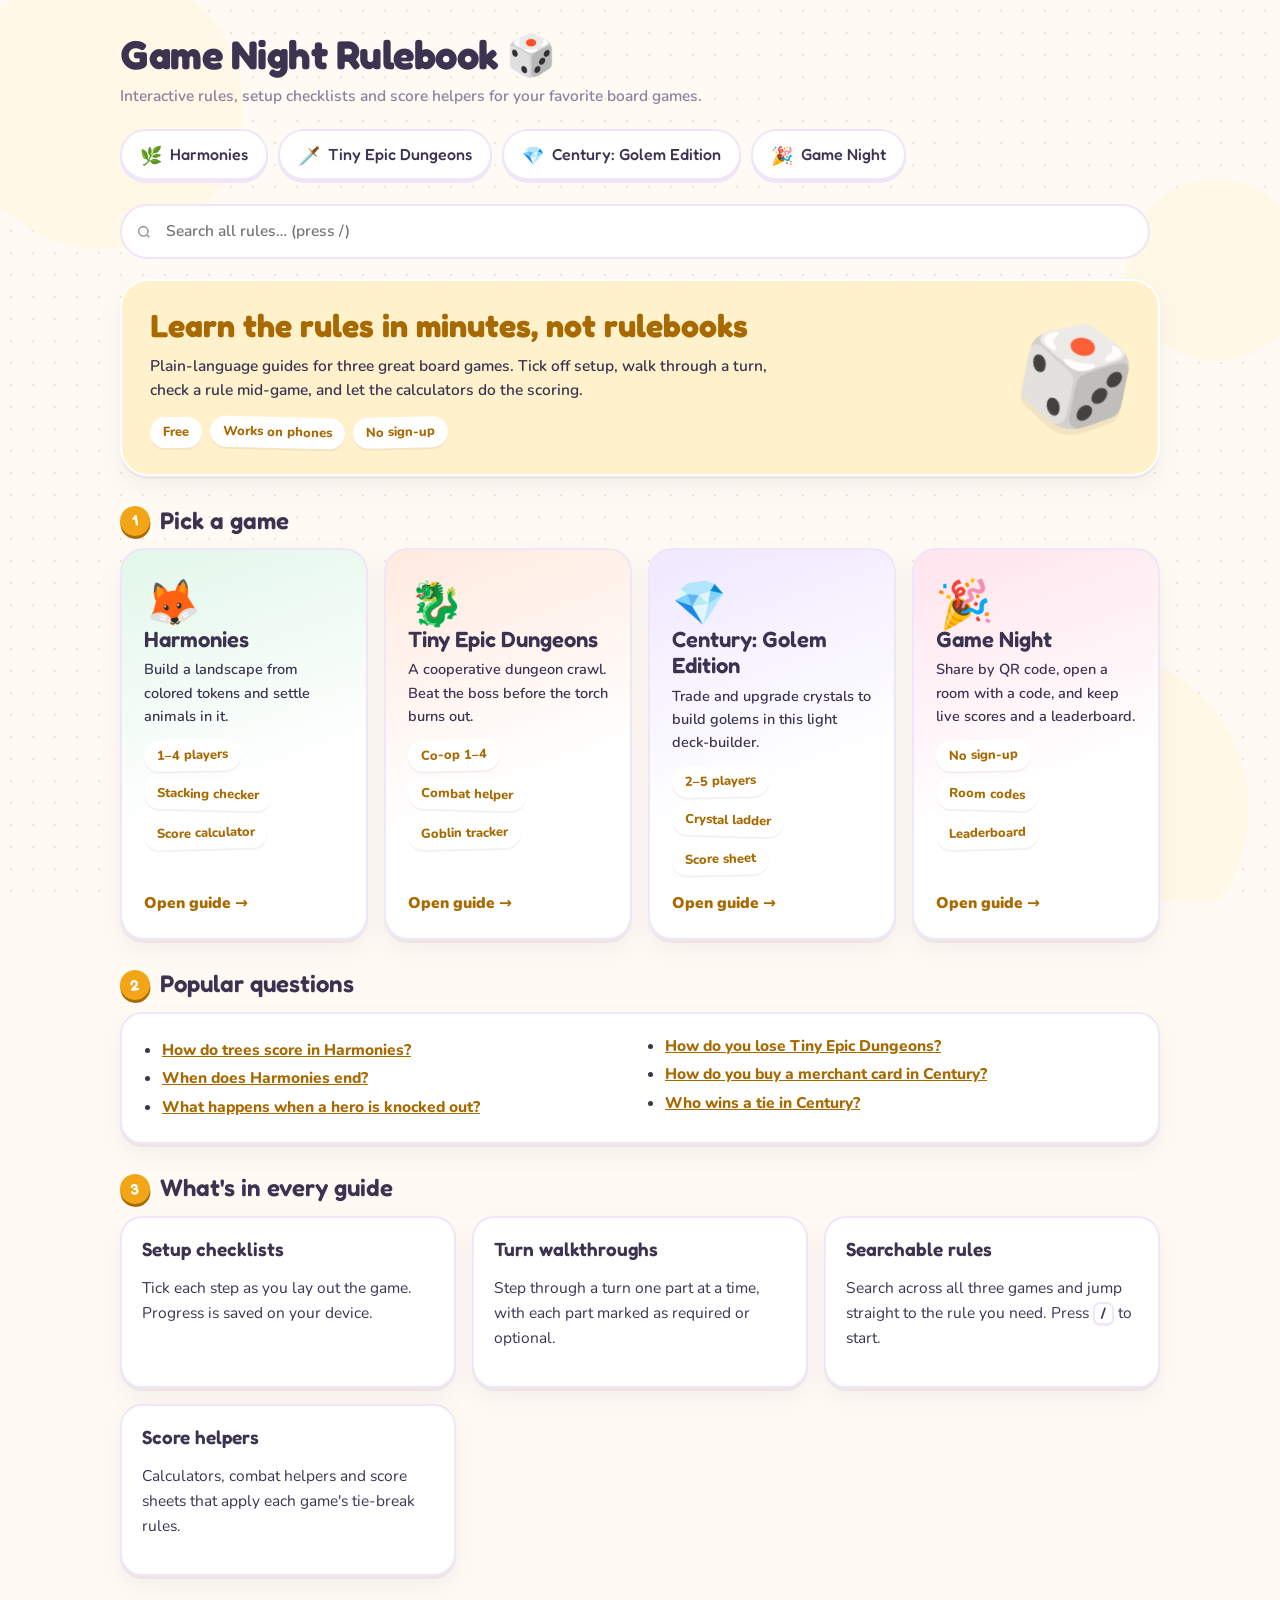
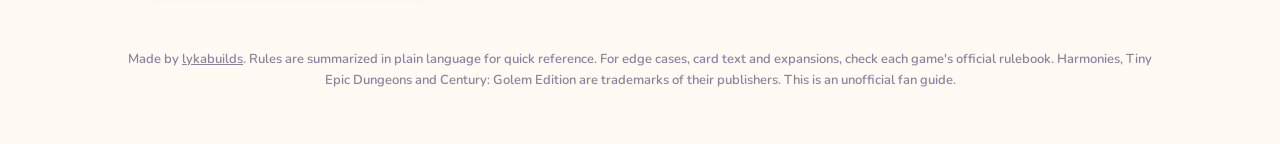
==== index.html @ 7e7a8c42 "Add Game Night Rulebook: interactive rules, search, SEO and live game rooms - Guide pages for Harmon" ====
<!DOCTYPE html>
<html lang="en" data-root="./">
<head>
<meta charset="utf-8">
<meta name="viewport" content="width=device-width, initial-scale=1">
<title>Game Night Rulebook: Harmonies, Tiny Epic Dungeons &amp; Century</title>
<meta name="description" content="Searchable rules for Harmonies, Tiny Epic Dungeons and Century: Golem Edition, with setup checklists, turn guides, score calculators and live game rooms.">
<link rel="canonical" href="https://lykabuilds.github.io/game_nights/">
<meta name="robots" content="index, follow, max-image-preview:large">
<meta name="author" content="lykabuilds">
<meta name="theme-color" content="#fffaf3">
<meta property="og:type" content="website">
<meta property="og:site_name" content="Game Night Rulebook">
<meta property="og:title" content="Game Night Rulebook: Harmonies, Tiny Epic Dungeons &amp; Century">
<meta property="og:description" content="Searchable rules for Harmonies, Tiny Epic Dungeons and Century: Golem Edition, with setup checklists, turn guides, score calculators and live game rooms.">
<meta property="og:url" content="https://lykabuilds.github.io/game_nights/">
<meta property="og:image" content="https://lykabuilds.github.io/game_nights/assets/og/home.png">
<meta property="og:image:width" content="1200">
<meta property="og:image:height" content="630">
<meta property="og:locale" content="en_US">
<meta name="twitter:card" content="summary_large_image">
<meta name="twitter:title" content="Game Night Rulebook: Harmonies, Tiny Epic Dungeons &amp; Century">
<meta name="twitter:description" content="Searchable rules for Harmonies, Tiny Epic Dungeons and Century: Golem Edition, with setup checklists, turn guides, score calculators and live game rooms.">
<meta name="twitter:image" content="https://lykabuilds.github.io/game_nights/assets/og/home.png">
<link rel="icon" href="data:image/svg+xml,<svg xmlns=%22http://www.w3.org/2000/svg%22 viewBox=%220 0 100 100%22><text y=%22.9em%22 font-size=%2290%22>🎲</text></svg>">
<link rel="preconnect" href="https://fonts.googleapis.com">
<link rel="preconnect" href="https://fonts.gstatic.com" crossorigin>
<link href="https://fonts.googleapis.com/css2?family=Fredoka:wght@400;500;600;700&family=Nunito:wght@400;600;700;800;900&display=swap" rel="stylesheet">
<link rel="stylesheet" href="./assets/styles.css">
<script type="application/ld+json">[{"@context": "https://schema.org", "@type": "WebSite", "name": "Game Night Rulebook", "url": "https://lykabuilds.github.io/game_nights/", "description": "Interactive rulebooks for Harmonies, Tiny Epic Dungeons and Century: Golem Edition, with score calculators and live game-night rooms.", "inLanguage": "en", "author": {"@type": "Person", "name": "lykabuilds", "url": "https://github.com/lykabuilds"}}, {"@context": "https://schema.org", "@type": "ItemList", "itemListElement": [{"@type": "ListItem", "position": 1, "url": "https://lykabuilds.github.io/game_nights/harmonies/", "name": "Harmonies"}, {"@type": "ListItem", "position": 2, "url": "https://lykabuilds.github.io/game_nights/tiny-epic-dungeons/", "name": "Tiny Epic Dungeons"}, {"@type": "ListItem", "position": 3, "url": "https://lykabuilds.github.io/game_nights/century-golem/", "name": "Century: Golem Edition"}, {"@type": "ListItem", "position": 4, "url": "https://lykabuilds.github.io/game_nights/game-night/", "name": "Game Night"}]}]</script>
</head>
<body data-game="home" data-page="home">
<a class="skip" href="#main">Skip to content</a>
<header class="top">
  <a class="brand" href="./">Game Night Rulebook <span class="wobble" aria-hidden="true">🎲</span></a>
  <p class="tagline">Interactive rules, setup checklists and score helpers for your favorite board games.</p>
  <nav class="games" aria-label="Games"><a href="./harmonies/"><span class="dot" aria-hidden="true">🌿</span>Harmonies</a><a href="./tiny-epic-dungeons/"><span class="dot" aria-hidden="true">🗡️</span>Tiny Epic Dungeons</a><a href="./century-golem/"><span class="dot" aria-hidden="true">💎</span>Century: Golem Edition</a><a href="./game-night/"><span class="dot" aria-hidden="true">🎉</span>Game Night</a></nav>
</header>
<main class="wrap" id="main">
  <div class="toolbar">
    <div class="search" role="search">
      <svg width="16" height="16" viewBox="0 0 24 24" fill="none" stroke="currentColor" stroke-width="2.4" aria-hidden="true"><circle cx="11" cy="11" r="7"/><path d="m20 20-3.5-3.5"/></svg>
      <input id="q" type="search" placeholder="Search all rules… (press /)" aria-label="Search the rules of every game" aria-controls="qresults" aria-expanded="false" autocomplete="off">
      <div id="qresults" class="qresults" role="listbox" hidden></div>
    </div>
    <span class="hint" id="qhint" aria-live="polite"></span>
  </div>
  <article class="page">
  <div class="hero" data-emoji="🎲">
    <div>
      <h1>Learn the rules in minutes, not rulebooks</h1>
      <p>Plain-language guides for three great board games. Tick off setup, walk through a turn, check a rule mid-game, and let the calculators do the scoring.</p>
      <div class="stats"><span class="chip">Free</span><span class="chip">Works on phones</span><span class="chip">No sign-up</span></div>
    </div>
  </div>
  <section class="block" aria-labelledby="pick"><h2 id="pick"><span class="num">1</span>Pick a game</h2><div class="cards"><a class="gamecard" href="harmonies/" data-theme="harmonies"><span class="gc-emoji" aria-hidden="true">🦊</span><h2>Harmonies</h2><p>Build a landscape from colored tokens and settle animals in it.</p><span class="stats"><span class="chip">1–4 players</span><span class="chip">Stacking checker</span><span class="chip">Score calculator</span></span><span class="gc-go">Open guide →</span></a><a class="gamecard" href="tiny-epic-dungeons/" data-theme="ted"><span class="gc-emoji" aria-hidden="true">🐉</span><h2>Tiny Epic Dungeons</h2><p>A cooperative dungeon crawl. Beat the boss before the torch burns out.</p><span class="stats"><span class="chip">Co-op 1–4</span><span class="chip">Combat helper</span><span class="chip">Goblin tracker</span></span><span class="gc-go">Open guide →</span></a><a class="gamecard" href="century-golem/" data-theme="century"><span class="gc-emoji" aria-hidden="true">💎</span><h2>Century: Golem Edition</h2><p>Trade and upgrade crystals to build golems in this light deck-builder.</p><span class="stats"><span class="chip">2–5 players</span><span class="chip">Crystal ladder</span><span class="chip">Score sheet</span></span><span class="gc-go">Open guide →</span></a><a class="gamecard" href="game-night/" data-theme="party"><span class="gc-emoji" aria-hidden="true">🎉</span><h2>Game Night</h2><p>Share by QR code, open a room with a code, and keep live scores and a leaderboard.</p><span class="stats"><span class="chip">No sign-up</span><span class="chip">Room codes</span><span class="chip">Leaderboard</span></span><span class="gc-go">Open guide →</span></a></div></section>
  <section class="block" aria-labelledby="quick"><h2 id="quick"><span class="num">2</span>Popular questions</h2><div class="card"><ul class="quicklinks"><li><a href="harmonies/#h-trees-green-on-brown">How do trees score in Harmonies?</a></li><li><a href="harmonies/#h-end">When does Harmonies end?</a></li><li><a href="tiny-epic-dungeons/#t-unconscious-heroes">What happens when a hero is knocked out?</a></li><li><a href="tiny-epic-dungeons/#t-win">How do you lose Tiny Epic Dungeons?</a></li><li><a href="century-golem/#c-acquiring-paying-the-cards-to-the-left">How do you buy a merchant card in Century?</a></li><li><a href="century-golem/#c-end">Who wins a tie in Century?</a></li></ul></div></section>
  <section class="block" aria-labelledby="inside"><h2 id="inside"><span class="num">3</span>What's in every guide</h2>
    <div class="grid2">
      <div class="card"><h3>Setup checklists</h3><p>Tick each step as you lay out the game. Progress is saved on your device.</p></div>
      <div class="card"><h3>Turn walkthroughs</h3><p>Step through a turn one part at a time, with each part marked as required or optional.</p></div>
      <div class="card"><h3>Searchable rules</h3><p>Search across all three games and jump straight to the rule you need. Press <kbd>/</kbd> to start.</p></div>
      <div class="card"><h3>Score helpers</h3><p>Calculators, combat helpers and score sheets that apply each game's tie-break rules.</p></div>
    </div>
  </section>
  </article>
</main>
<footer><p>Made by <a href="https://github.com/lykabuilds">lykabuilds</a>. Rules are summarized in plain language for quick reference. For edge cases, card text and expansions, check each game's official rulebook. Harmonies, Tiny Epic Dungeons and Century: Golem Edition are trademarks of their publishers. This is an unofficial fan guide.</p></footer>
<script src="assets/search-index.js" defer></script>
<script src="assets/app.js" defer></script>
</body>
</html>
---- assets/styles.css ----
:root{
  --bg:#fffaf3; --paper:#ffffff; --ink:#3b3350; --muted:#8a819c; --line:#efe6f7;
  --accent:#4cb27f; --accent-soft:#e2f7ea; --accent-ink:#2c7a52; --tint:#eaf8ef;
  --radius:22px; --shadow:0 3px 0 rgba(59,51,80,.06),0 10px 24px rgba(120,100,160,.08);
}
body[data-game="ted"]{--accent:#ff8a5c;--accent-soft:#ffeadf;--accent-ink:#c2512a;--tint:#fff1e9}
body[data-game="party"]{--accent:#f0699a;--accent-soft:#ffe4ee;--accent-ink:#c03a6c;--tint:#fff0f5}
body[data-game="century"]{--accent:#9b7bea;--accent-soft:#efe8ff;--accent-ink:#6a4cc2;--tint:#f4efff}
*{box-sizing:border-box}
html,body{margin:0}
body{font-family:Nunito,system-ui,sans-serif;background:var(--bg);color:var(--ink);line-height:1.6;font-size:15.5px;transition:background .4s;
  background-image:radial-gradient(circle at 8% 12%,var(--tint) 0 140px,transparent 141px),radial-gradient(circle at 95% 30%,var(--tint) 0 90px,transparent 91px),radial-gradient(circle at 85% 90%,var(--tint) 0 160px,transparent 161px),radial-gradient(#efe4d6 1.2px,transparent 1.3px);
  background-size:auto,auto,auto,22px 22px;background-attachment:fixed}
h1,h2,h3,h4{font-family:Fredoka,Nunito,sans-serif;line-height:1.2;margin:0;font-weight:600}
header.top{padding:30px 20px 0;max-width:1080px;margin:0 auto}
.brand{font-size:clamp(30px,5vw,44px);font-weight:700;letter-spacing:-.5px}
.brand .wobble{display:inline-block;animation:wob 3s ease-in-out infinite}
@keyframes wob{0%,100%{transform:rotate(-8deg)}50%{transform:rotate(8deg) translateY(-3px)}}
.tagline{color:var(--muted);margin:6px 0 20px;font-weight:600}
nav.games{display:flex;gap:10px;flex-wrap:wrap}
nav.games a{all:unset;cursor:pointer;padding:11px 18px;border-radius:999px;background:#fff;border:2px solid var(--line);font-family:Fredoka,sans-serif;font-weight:500;font-size:16px;display:flex;align-items:center;gap:8px;box-shadow:0 3px 0 var(--line);transition:transform .15s,box-shadow .15s}
nav.games a:hover{transform:translateY(-2px) rotate(-1deg)}
nav.games a:active{transform:translateY(2px);box-shadow:0 1px 0 var(--line)}
nav.games a[aria-current="page"]{background:var(--accent);border-color:var(--accent);color:#fff;box-shadow:0 4px 0 var(--accent-ink)}
nav.games a:focus-visible{outline:3px solid var(--accent-soft)}
.dot{font-size:18px;line-height:1}
.wrap{max-width:1080px;margin:0 auto;padding:20px 20px 60px}
.toolbar{display:flex;gap:10px;align-items:center;margin:4px 0 20px;flex-wrap:wrap}
.search{flex:1;min-width:220px;position:relative}
.search input{width:100%;padding:13px 16px 13px 44px;border-radius:999px;border:2px solid var(--line);background:#fff;font:inherit;font-weight:600;color:var(--ink);transition:border-color .2s,box-shadow .2s}
.search input:focus{outline:none;border-color:var(--accent);box-shadow:0 0 0 5px var(--accent-soft)}
.search svg{position:absolute;left:16px;top:50%;transform:translateY(-50%);opacity:.5}
.hint{font-size:13px;color:var(--muted);font-weight:600}
.game{display:none}
.game.active{display:block;animation:pop .35s cubic-bezier(.3,1.4,.6,1)}
@keyframes pop{from{opacity:0;transform:translateY(10px) scale(.98)}to{opacity:1;transform:none}}
.hero{background:var(--accent-soft);border:2px solid #fff;border-radius:28px;padding:26px 28px;box-shadow:var(--shadow);display:grid;grid-template-columns:1fr auto;gap:16px;align-items:center;position:relative;overflow:hidden}
.hero::after{content:attr(data-emoji);position:absolute;right:22px;top:50%;transform:translateY(-50%) rotate(12deg);font-size:96px;opacity:.9;filter:drop-shadow(0 6px 0 rgba(0,0,0,.06))}
.hero>div{max-width:calc(100% - 120px)}
.hero h1{font-size:32px;color:var(--accent-ink);font-weight:700}
.hero p{margin:8px 0 0;max-width:620px;font-weight:600}
.stats{display:flex;gap:8px;flex-wrap:wrap;margin-top:14px}
.chip{background:#fff;color:var(--accent-ink);border-radius:999px;padding:5px 13px;font-size:13px;font-weight:800;box-shadow:0 2px 0 rgba(0,0,0,.05)}
.chip:nth-child(odd){transform:rotate(-1.5deg)}.chip:nth-child(even){transform:rotate(1.5deg)}
.subnav{display:flex;gap:8px;flex-wrap:wrap;margin:20px 0 10px;position:sticky;top:0;background:color-mix(in srgb,var(--bg) 88%,transparent);backdrop-filter:blur(6px);padding:10px 0;z-index:5}
.subnav a{text-decoration:none;color:var(--ink);font-size:14px;font-weight:800;padding:7px 14px;border-radius:999px;background:#fff;border:2px solid var(--line);transition:all .15s}
.subnav a:hover{border-color:var(--accent);color:var(--accent-ink);transform:translateY(-2px)}
section.block{margin-top:30px}
section.block>h2{font-size:24px;margin-bottom:12px;display:flex;align-items:center;gap:10px}
section.block>h2 .num{font-family:Fredoka;font-size:15px;background:var(--accent);color:#fff;border-radius:50%;width:30px;height:30px;display:grid;place-items:center;box-shadow:0 3px 0 var(--accent-ink);transform:rotate(-8deg)}
.card{background:#fff;border:2px solid var(--line);border-radius:var(--radius);padding:20px;box-shadow:var(--shadow)}
.grid2{display:grid;grid-template-columns:repeat(auto-fit,minmax(280px,1fr));gap:16px}
.checklist{list-style:none;padding:0;margin:0}
.checklist li{display:flex;gap:12px;padding:9px 6px;border-radius:12px;transition:background .15s}
.checklist li:hover{background:var(--tint)}
.checklist input{appearance:none;width:24px;height:24px;border-radius:8px;border:2.5px solid var(--accent);margin-top:1px;flex:none;cursor:pointer;display:grid;place-items:center;transition:transform .15s}
.checklist input:checked{background:var(--accent);animation:boing .3s}
.checklist input:checked::after{content:"✓";color:#fff;font-weight:900;font-size:15px}
@keyframes boing{50%{transform:scale(1.25) rotate(-8deg)}}
.checklist label{cursor:pointer;font-weight:600}
.checklist input:checked+label{color:var(--muted);text-decoration:line-through;text-decoration-color:var(--accent);text-decoration-thickness:2px}
.progress{height:12px;background:var(--line);border-radius:999px;overflow:hidden;margin:14px 0 6px}
.progress i{display:block;height:100%;background:repeating-linear-gradient(45deg,var(--accent) 0 10px,color-mix(in srgb,var(--accent) 80%,#fff) 10px 20px);width:0;border-radius:999px;transition:width .4s cubic-bezier(.3,1.4,.6,1)}
.row{display:flex;justify-content:space-between;align-items:center;gap:10px;flex-wrap:wrap}
.btn{all:unset;cursor:pointer;font-size:14px;font-weight:800;padding:8px 16px;border-radius:999px;border:2px solid var(--line);background:#fff;box-shadow:0 3px 0 var(--line);transition:transform .12s,box-shadow .12s}
.btn:hover{transform:translateY(-1px)}
.btn:active{transform:translateY(2px);box-shadow:0 1px 0 var(--line)}
.btn.primary{background:var(--accent);color:#fff;border-color:var(--accent);box-shadow:0 3px 0 var(--accent-ink)}
.btn.primary:active{box-shadow:0 1px 0 var(--accent-ink)}
.stepper{display:grid;grid-template-columns:230px 1fr;gap:16px}
.steps{display:flex;flex-direction:column;gap:8px}
.steps button{all:unset;cursor:pointer;padding:11px 14px;border-radius:16px;border:2px solid var(--line);background:#fff;font-weight:800;font-size:14.5px;display:flex;gap:10px;align-items:center;transition:all .15s}
.steps button:hover{transform:translateX(3px)}
.steps button .n{width:28px;height:28px;border-radius:50%;display:grid;place-items:center;background:var(--accent-soft);color:var(--accent-ink);font-family:Fredoka;font-size:14px;flex:none}
.steps button[aria-current="true"]{border-color:var(--accent);background:var(--tint)}
.steps button[aria-current="true"] .n{background:var(--accent);color:#fff}
.steppanel{min-height:210px;background:var(--tint);border-radius:18px;padding:18px 20px}
.steppanel>div{animation:pop .3s cubic-bezier(.3,1.4,.6,1)}
.steppanel h3{font-size:22px;margin:0 0 6px;color:var(--accent-ink)}
.tag{display:inline-block;font-size:12px;font-weight:900;text-transform:uppercase;letter-spacing:.05em;padding:3px 10px;border-radius:999px;margin-bottom:8px;transform:rotate(-2deg)}
.tag.must{background:#ffdfe4;color:#c23a55}
.tag.opt{background:#dff0ff;color:#2f6fb5}
.tag.end{background:#fff1c7;color:#9a6a00}
.steppanel ul{margin:8px 0 0;padding-left:20px}
.steppanel li{margin-bottom:4px}
.stepnav{display:flex;justify-content:space-between;margin-top:6px}
details{background:#fff;border:2px solid var(--line);border-radius:18px;margin-bottom:10px;overflow:hidden;transition:border-color .2s,transform .15s}
details:hover{border-color:var(--accent-soft);transform:translateX(2px)}
details[open]{border-color:var(--accent)}
details summary{cursor:pointer;padding:14px 18px;font-weight:800;font-size:15.5px;list-style:none;display:flex;justify-content:space-between;align-items:center;gap:10px}
details summary::-webkit-details-marker{display:none}
details summary::after{content:"+";width:28px;height:28px;border-radius:50%;background:var(--accent-soft);color:var(--accent-ink);display:grid;place-items:center;font-size:20px;font-weight:700;flex:none;transition:transform .25s}
details[open] summary::after{content:"+";transform:rotate(45deg);background:var(--accent);color:#fff}
details .body{padding:0 18px 16px}
details .body p{margin:6px 0}
details .body ul,details .body ol{margin:6px 0;padding-left:20px}
mark{background:#fff08a;padding:0 3px;border-radius:5px;box-shadow:0 0 0 2px #fff08a}
.hidden{display:none!important}
table{width:100%;border-collapse:separate;border-spacing:0;font-size:14.5px}
th,td{text-align:left;padding:9px 11px;border-bottom:2px dashed var(--line);vertical-align:top}
tr:last-child td{border-bottom:0}
th{font-size:12px;text-transform:uppercase;letter-spacing:.05em;color:var(--muted);font-weight:900}
details table th,details table td{text-align:center}
.calc label{display:block;font-size:13px;font-weight:800;margin-bottom:5px}
.calc .field{margin-bottom:10px}
.calc input[type=number],.calc select{width:100%;padding:10px 12px;border-radius:14px;border:2px solid var(--line);font:inherit;font-weight:700;background:#fff;color:var(--ink)}
.calc input[type=number]:focus,.calc select:focus{outline:none;border-color:var(--accent);box-shadow:0 0 0 4px var(--accent-soft)}
.calc .fields{display:grid;grid-template-columns:repeat(auto-fit,minmax(150px,1fr));gap:12px}
.total{font-family:Fredoka,sans-serif;font-size:48px;font-weight:700;color:var(--accent-ink);line-height:1;display:inline-block}
.total.bump{animation:boing .3s}
.breakdown{font-size:13px;color:var(--muted);margin-top:6px;font-weight:700}
.result{background:var(--tint);border:2px dashed var(--accent);border-radius:18px;padding:16px;margin-top:10px}
.warn{background:#ffe1e6;color:#b3304c;border-radius:14px;padding:10px 14px;font-weight:800;margin-top:10px}
.ok{background:#dcf5e6;color:#21754a;border-radius:14px;padding:10px 14px;font-weight:800;margin-top:10px}
.swatch{display:inline-block;width:16px;height:16px;border-radius:50%;vertical-align:-3px;margin-right:6px;border:2px solid #fff;box-shadow:0 0 0 1.5px rgba(0,0,0,.1)}
.pill-select{display:flex;gap:7px;flex-wrap:wrap}
.pill-select button{all:unset;cursor:pointer;padding:8px 13px;border-radius:999px;border:2px solid var(--line);background:#fff;font-size:14px;font-weight:800;display:inline-flex;align-items:center;gap:4px;transition:transform .12s}
.pill-select button:hover{transform:translateY(-2px)}
.pill-select button[aria-pressed="true"]{border-color:var(--accent);background:var(--accent-soft);color:var(--accent-ink);transform:scale(1.05)}
.counter{display:flex;align-items:center;gap:12px}
.counter button{all:unset;cursor:pointer;width:42px;height:42px;border-radius:50%;border:2px solid var(--line);background:#fff;display:grid;place-items:center;font-size:22px;font-weight:900;box-shadow:0 3px 0 var(--line);transition:transform .1s}
.counter button:active{transform:translateY(2px) scale(.95)}
.counter output{font-family:Fredoka,sans-serif;font-size:38px;font-weight:700;min-width:44px;text-align:center;color:var(--accent-ink)}
.goblins{display:flex;gap:8px;margin-top:10px}
.goblins span{width:36px;height:36px;border-radius:50%;border:2.5px dashed var(--line);display:grid;place-items:center;font-size:12px;font-weight:900;color:var(--muted);transition:all .25s cubic-bezier(.3,1.6,.6,1)}
.goblins span.on{background:#8fd16a;border:2.5px solid #6cb247;color:#fff;font-size:20px;transform:scale(1.1) rotate(-6deg)}
.players{display:grid;gap:10px}
.prow{display:grid;grid-template-columns:120px repeat(4,1fr) 70px;gap:8px;align-items:center;padding:6px;border-radius:16px;transition:background .2s}
.prow input{width:100%;padding:8px 10px;border-radius:12px;border:2px solid var(--line);font:inherit;font-weight:700;background:#fff;color:var(--ink)}
.prow input:focus{outline:none;border-color:var(--accent)}
.prow .sum{font-family:Fredoka,sans-serif;font-weight:700;font-size:24px;text-align:right}
.prow.head{font-size:11.5px;text-transform:uppercase;letter-spacing:.04em;color:var(--muted);font-weight:900}
.prow.win{background:var(--tint)}
.prow.win .sum{color:var(--accent-ink)}
.prow.win .sum::before{content:"👑 ";font-size:16px}
.crystal{display:inline-block;width:13px;height:13px;transform:rotate(45deg);border-radius:3px;margin:0 4px;vertical-align:0;box-shadow:inset -2px -2px 0 rgba(0,0,0,.12),inset 2px 2px 0 rgba(255,255,255,.5)}
.ladder{display:flex;align-items:center;gap:10px;flex-wrap:wrap;font-weight:800;font-size:16px}
.ladder>span:not(.arrow){background:var(--tint);padding:6px 14px;border-radius:999px}
.ladder .arrow{color:var(--accent);font-size:20px}
footer{max-width:1080px;margin:0 auto;padding:0 20px 40px;color:var(--muted);font-size:13px;font-weight:600;text-align:center}
@media (max-width:720px){
  .stepper{grid-template-columns:1fr}
  .steps{flex-direction:row;overflow-x:auto;padding-bottom:4px}
  .steps button{white-space:nowrap}
  .hero{grid-template-columns:1fr}
  .hero::after{font-size:60px;top:24px;transform:rotate(12deg)}
  .hero>div{max-width:100%}
  .hero h1{padding-right:70px}
  .prow{grid-template-columns:80px repeat(4,1fr) 52px;gap:4px;font-size:13px}
}
@media (prefers-reduced-motion:reduce){*{animation:none!important;transition:none!important}}
.notice{background:#fff4d6;color:#7a5600;border-radius:16px;padding:12px 16px;font-weight:700;margin-top:16px;border:2px dashed #f2cf73}
.share{display:grid;grid-template-columns:auto 1fr;gap:22px;align-items:center}
.qrbox{width:188px;height:188px;padding:12px;background:#fff;border-radius:20px;border:3px solid var(--accent);display:grid;place-items:center;box-shadow:0 4px 0 var(--accent-ink);transform:rotate(-2deg)}
.qrbox img,.qrbox canvas{width:160px!important;height:160px!important;image-rendering:pixelated}
.qrbox .qrfail{font-size:12px;text-align:center;color:var(--muted);font-weight:700}
.linkrow{display:flex;gap:8px;align-items:center;flex-wrap:wrap}
.linkrow code{background:var(--tint);padding:7px 12px;border-radius:12px;font-size:12.5px;word-break:break-all;flex:1;min-width:180px}
.txt{width:100%;padding:10px 12px;border-radius:14px;border:2px solid var(--line);font:inherit;font-weight:700;background:#fff;color:var(--ink)}
.txt:focus{outline:none;border-color:var(--accent);box-shadow:0 0 0 4px var(--accent-soft)}
.code-input{font-family:Fredoka,sans-serif;font-size:26px;letter-spacing:.35em;text-transform:uppercase;text-align:center}
.emoji-grid{display:flex;flex-wrap:wrap;gap:6px}
.emoji-grid button{all:unset;cursor:pointer;width:42px;height:42px;border-radius:14px;border:2px solid var(--line);display:grid;place-items:center;font-size:22px;background:#fff;transition:transform .12s}
.emoji-grid button:hover{transform:translateY(-2px) rotate(-6deg)}
.emoji-grid button[aria-pressed="true"]{border-color:var(--accent);background:var(--accent-soft);transform:scale(1.1)}
.me{display:flex;align-items:center;gap:14px;flex-wrap:wrap}
.avatar{width:54px;height:54px;border-radius:50%;background:var(--accent-soft);display:grid;place-items:center;font-size:28px;border:3px solid #fff;box-shadow:0 0 0 2px var(--accent)}
.avatar.sm{width:36px;height:36px;font-size:19px;border-width:2px;box-shadow:0 0 0 1.5px var(--line)}
.me .name{font-family:Fredoka,sans-serif;font-size:22px;font-weight:600}
.roomhead{display:grid;grid-template-columns:1fr auto;gap:16px;align-items:center}
.bigcode{font-family:Fredoka,sans-serif;font-size:54px;font-weight:700;letter-spacing:.18em;color:var(--accent-ink);line-height:1}
.roomhead .qrbox{width:140px;height:140px;padding:8px}
.roomhead .qrbox img,.roomhead .qrbox canvas{width:120px!important;height:120px!important}
.status-pill{display:inline-block;padding:4px 12px;border-radius:999px;font-size:12px;font-weight:900;text-transform:uppercase;letter-spacing:.05em}
.st-lobby{background:#dff0ff;color:#2f6fb5}.st-playing{background:#dcf5e6;color:#21754a}.st-done{background:#efe8ff;color:#6a4cc2}
.plist{display:grid;gap:8px;margin-top:14px}
.pl{display:grid;grid-template-columns:34px 40px 1fr auto;gap:10px;align-items:center;padding:8px 10px;border-radius:16px;background:#fff;border:2px solid var(--line);transition:transform .25s}
.pl.first{border-color:#f5c542;background:#fffaf0}
.pl .rank{font-family:Fredoka,sans-serif;font-weight:700;font-size:18px;text-align:center;color:var(--muted)}
.pl.first .rank{font-size:22px}
.pl .pname{font-weight:800}
.pl .pmeta{font-size:12px;color:var(--muted);font-weight:700}
.pl .scorebox{display:flex;gap:6px;align-items:center}
.pl .scorebox input{width:72px;padding:7px 8px;border-radius:12px;border:2px solid var(--line);font:inherit;font-weight:800;text-align:center}
.pl .scorebox input.tb{width:56px}
.pl .scorebox .big{font-family:Fredoka,sans-serif;font-size:24px;font-weight:700;color:var(--accent-ink);min-width:44px;text-align:right}
.pl .x{all:unset;cursor:pointer;color:var(--muted);font-weight:900;padding:0 6px}
.addrow{display:flex;gap:8px;flex-wrap:wrap;margin-top:12px}
.addrow .txt{flex:1;min-width:150px}
.roomactions{display:flex;gap:8px;flex-wrap:wrap;margin-top:16px;justify-content:flex-end}
.outcome{display:flex;gap:10px;flex-wrap:wrap;margin-top:12px}
.outcome button{all:unset;cursor:pointer;flex:1;min-width:140px;text-align:center;padding:14px;border-radius:18px;border:2px solid var(--line);font-family:Fredoka,sans-serif;font-size:18px;background:#fff}
.outcome button[aria-pressed="true"].win{background:#dcf5e6;border-color:#4cb27f}
.outcome button[aria-pressed="true"].lose{background:#ffe1e6;border-color:#e86a85}
#lb{overflow-x:auto}.lbtable td,.lbtable th{text-align:left}
@media (max-width:560px){.lbtable th:nth-child(n+6),.lbtable td:nth-child(n+6){display:none}.lbtable td,.lbtable th{padding:8px 6px}}
.lbtable td.num,.lbtable th.num{text-align:right}
.medal{font-size:20px}
.recent-item{display:flex;justify-content:space-between;gap:10px;padding:10px 4px;border-bottom:2px dashed var(--line);font-weight:700;font-size:14px;flex-wrap:wrap}
.recent-item:last-child{border-bottom:0}
.empty{text-align:center;color:var(--muted);font-weight:700;padding:20px}
.confetti{position:fixed;inset:0;pointer-events:none;z-index:50;overflow:hidden}
.confetti i{position:absolute;top:-20px;width:10px;height:14px;border-radius:3px;animation:fall 1.8s ease-in forwards}
@keyframes fall{to{transform:translateY(110vh) rotate(720deg)}}
@media (max-width:720px){.share,.roomhead{grid-template-columns:1fr}.qrbox{margin:0 auto}.bigcode{font-size:42px}.pl{grid-template-columns:28px 36px 1fr;}.pl .scorebox{grid-column:2/-1}}

/* ---------- multi-page additions ---------- */
body[data-game="home"]{--accent:#f2a516;--accent-soft:#fff1cc;--accent-ink:#a86a00;--tint:#fff8e6}
.skip{position:absolute;left:-999px;top:8px;background:#fff;padding:8px 14px;border-radius:999px;z-index:99;font-weight:800}
.skip:focus{left:12px}
.brand{display:inline-block;font-family:Fredoka,Nunito,sans-serif;font-size:clamp(28px,4.6vw,40px);font-weight:700;letter-spacing:-.5px;color:var(--ink);text-decoration:none;line-height:1.2}
nav.games a{text-decoration:none;color:var(--ink)}
nav.games a[aria-current="page"]{color:#fff}
.crumbs{font-size:13px;font-weight:700;color:var(--muted);margin:0 0 10px 4px}
.crumbs a{color:var(--accent-ink);text-decoration:none}
.crumbs a:hover{text-decoration:underline}
.card h3{font-size:19px;margin:0 0 6px}
.steppanel h3{font-size:22px;margin:0 0 6px;color:var(--accent-ink)}
footer a{color:inherit}
kbd{font-family:inherit;font-weight:800;background:#fff;border:2px solid var(--line);border-bottom-width:3px;border-radius:7px;padding:0 6px;font-size:.9em}
/* search dropdown */
.search{position:relative}
.qresults{position:absolute;left:0;right:0;top:calc(100% + 8px);background:#fff;border:2px solid var(--line);border-radius:20px;box-shadow:0 18px 40px rgba(80,60,120,.18);z-index:30;max-height:min(70vh,520px);overflow:auto;padding:6px}
.qr-item{display:block;padding:10px 14px;border-radius:14px;text-decoration:none;color:var(--ink)}
.qr-item:hover,.qr-item.sel{background:var(--tint)}
.qr-game{display:block;font-size:11.5px;font-weight:900;text-transform:uppercase;letter-spacing:.04em;color:var(--muted)}
.qr-title{display:block;font-weight:800;font-size:15.5px;margin:1px 0 2px}
.qr-snip{display:block;font-size:13px;color:var(--muted);line-height:1.45}
.qr-empty{padding:14px;text-align:center;color:var(--muted);font-weight:700}
/* deep-link flash */
.flash{animation:flash 1.6s ease}
@keyframes flash{0%,40%{box-shadow:0 0 0 5px var(--accent)}100%{box-shadow:0 0 0 0 transparent}}
details,section.block{scroll-margin-top:70px}
/* home */
.cards{display:grid;grid-template-columns:repeat(auto-fit,minmax(230px,1fr));gap:16px}
.gamecard{position:relative;display:flex;flex-direction:column;gap:6px;padding:22px;border-radius:24px;background:#fff;border:2px solid var(--line);box-shadow:var(--shadow);text-decoration:none;color:var(--ink);overflow:hidden;transition:transform .18s,box-shadow .18s}
.gamecard:hover{transform:translateY(-4px) rotate(-.6deg);box-shadow:0 14px 30px rgba(120,100,160,.16)}
.gamecard h2{font-size:22px;margin:0}
.gamecard p{margin:0;font-weight:600;font-size:14.5px}
.gamecard .gc-emoji{font-size:44px;line-height:1;transform:rotate(-8deg);display:inline-block;margin-bottom:4px}
.gamecard .stats{margin-top:6px}
.gamecard .gc-go{margin-top:auto;padding-top:10px;font-weight:900;color:var(--accent-ink)}
.gamecard[data-theme="harmonies"]{background:linear-gradient(160deg,#e2f7ea,#fff 60%)}
.gamecard[data-theme="ted"]{background:linear-gradient(160deg,#ffeadf,#fff 60%)}
.gamecard[data-theme="century"]{background:linear-gradient(160deg,#efe8ff,#fff 60%)}
.gamecard[data-theme="party"]{background:linear-gradient(160deg,#ffe4ee,#fff 60%)}
.quicklinks{margin:0;padding-left:20px;columns:2;column-gap:30px}
.quicklinks li{margin:4px 0;break-inside:avoid}
.quicklinks a{color:var(--accent-ink);font-weight:800}
@media (max-width:720px){.quicklinks{columns:1}}
@media (max-width:720px){nav.games{flex-wrap:nowrap;overflow-x:auto;padding:2px 2px 8px;margin:0 -20px;padding-left:20px;scrollbar-width:none}nav.games::-webkit-scrollbar{display:none}nav.games a{white-space:nowrap;padding:9px 14px;font-size:15px;flex:none}.tagline{display:none}}
@media (max-width:720px){.subnav{flex-wrap:nowrap;overflow-x:auto;margin-left:-20px;margin-right:-20px;padding-left:20px;padding-right:20px;scrollbar-width:none}.subnav::-webkit-scrollbar{display:none}.subnav a{white-space:nowrap;flex:none}}
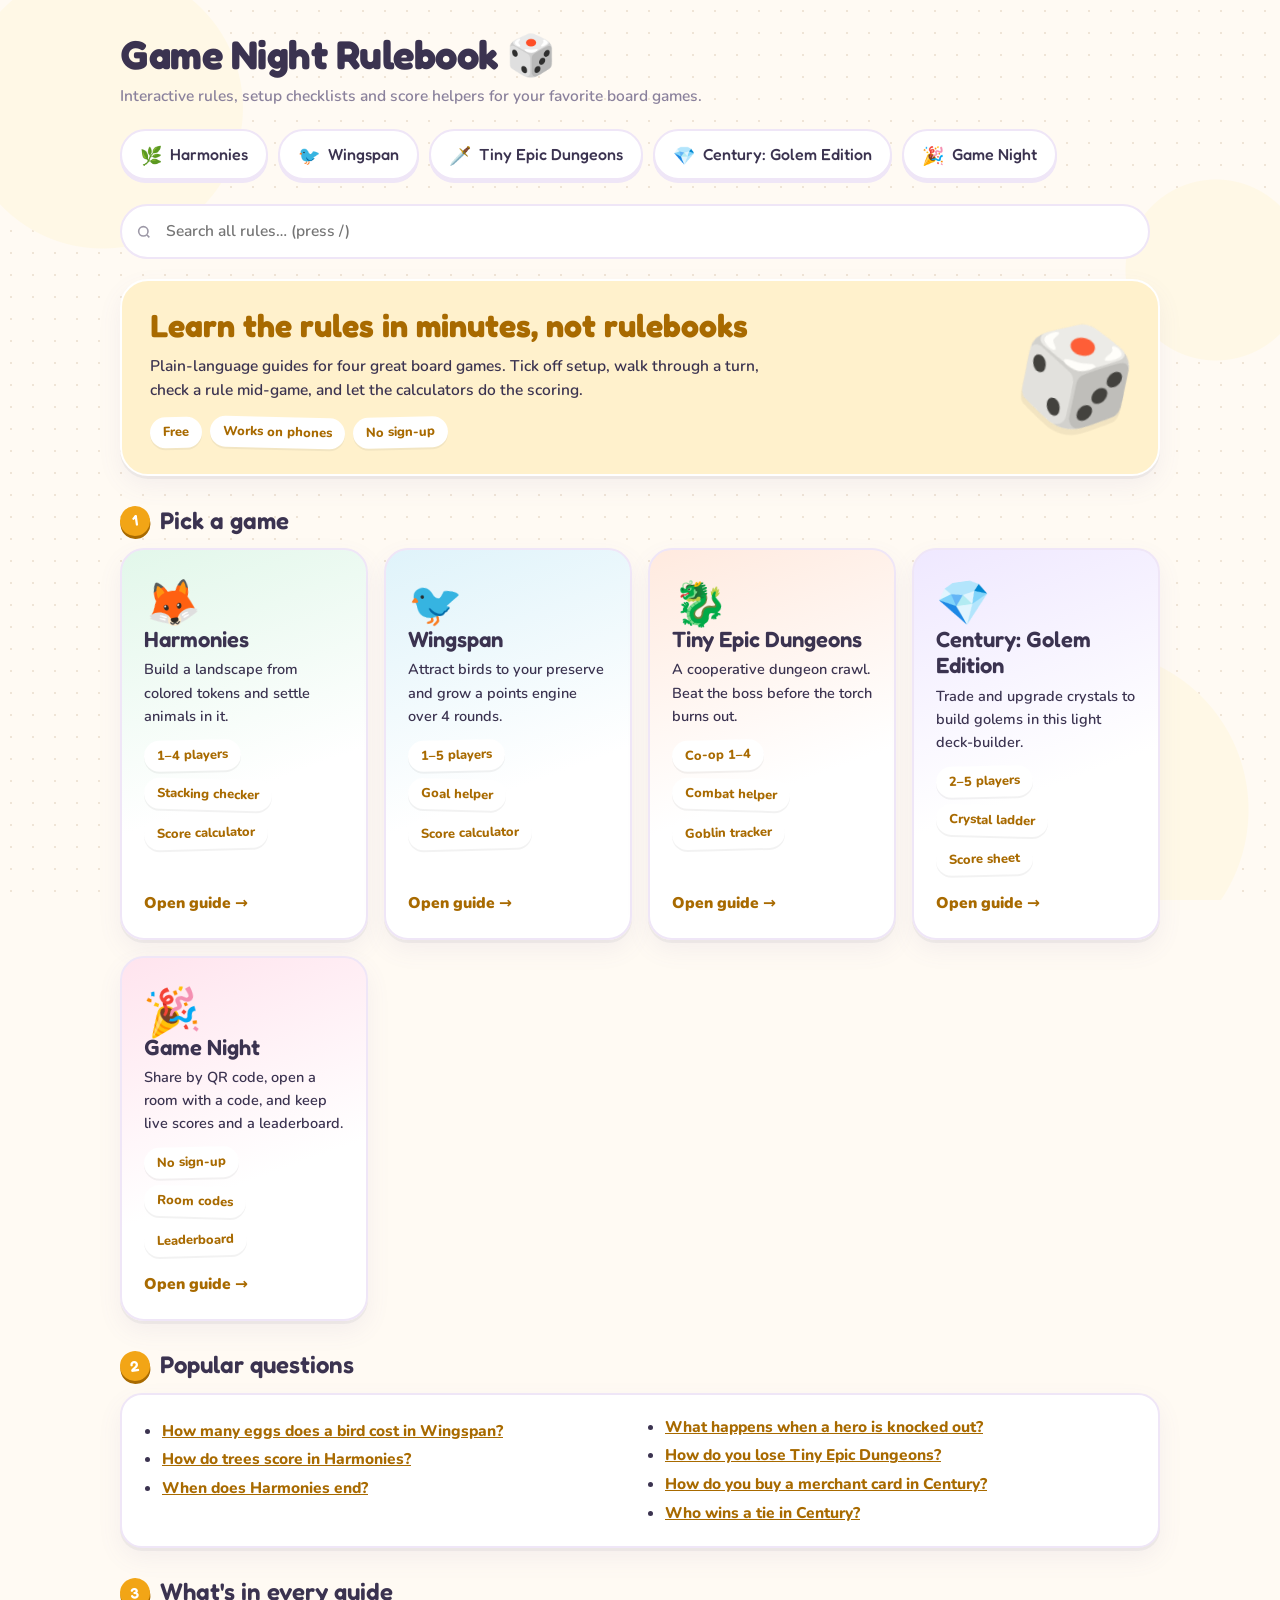
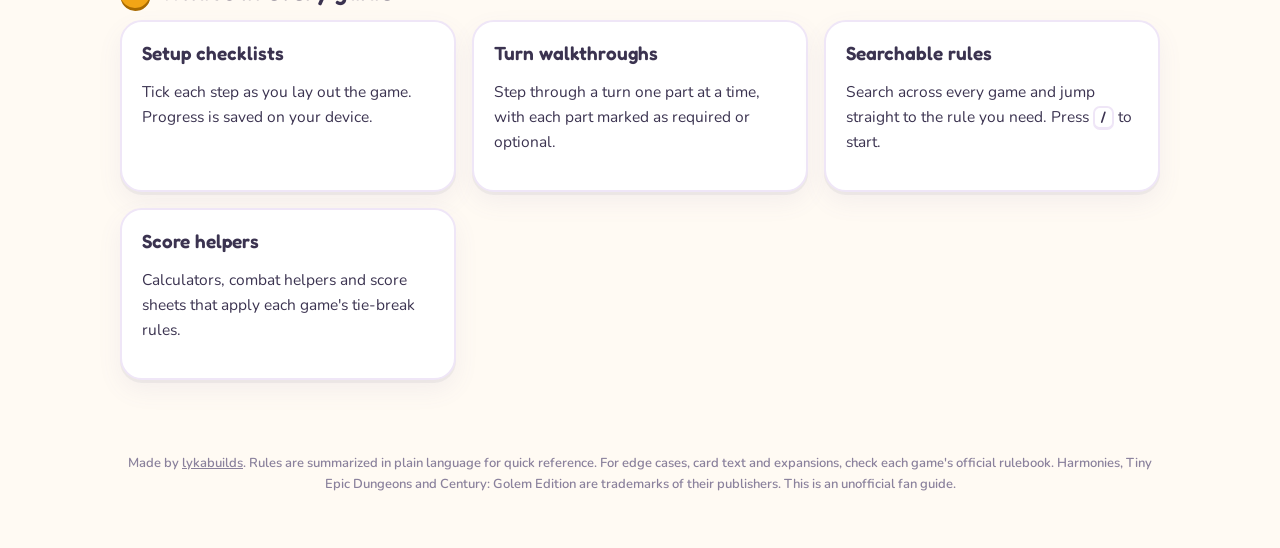
==== commit 8f0eeb7a: "Add Wingspan: guide page, search, calculators and live tracker - New wingspan/ guide: setup, the fou" ====
--- a/index.html
+++ b/index.html
@@ -3,38 +3,38 @@
 <head>
 <meta charset="utf-8">
 <meta name="viewport" content="width=device-width, initial-scale=1">
-<title>Game Night Rulebook: Harmonies, Tiny Epic Dungeons &amp; Century</title>
-<meta name="description" content="Searchable rules for Harmonies, Tiny Epic Dungeons and Century: Golem Edition, with setup checklists, turn guides, score calculators and live game rooms.">
+<title>Game Night Rulebook: Wingspan, Harmonies & More Board Games</title>
+<meta name="description" content="Searchable rules for Wingspan, Harmonies, Tiny Epic Dungeons and Century: Golem Edition, with setup checklists, turn guides, score calculators and live rooms.">
 <link rel="canonical" href="https://lykabuilds.github.io/game_nights/">
 <meta name="robots" content="index, follow, max-image-preview:large">
 <meta name="author" content="lykabuilds">
 <meta name="theme-color" content="#fffaf3">
 <meta property="og:type" content="website">
 <meta property="og:site_name" content="Game Night Rulebook">
-<meta property="og:title" content="Game Night Rulebook: Harmonies, Tiny Epic Dungeons &amp; Century">
-<meta property="og:description" content="Searchable rules for Harmonies, Tiny Epic Dungeons and Century: Golem Edition, with setup checklists, turn guides, score calculators and live game rooms.">
+<meta property="og:title" content="Game Night Rulebook: Wingspan, Harmonies & More Board Games">
+<meta property="og:description" content="Searchable rules for Wingspan, Harmonies, Tiny Epic Dungeons and Century: Golem Edition, with setup checklists, turn guides, score calculators and live rooms.">
 <meta property="og:url" content="https://lykabuilds.github.io/game_nights/">
 <meta property="og:image" content="https://lykabuilds.github.io/game_nights/assets/og/home.png">
 <meta property="og:image:width" content="1200">
 <meta property="og:image:height" content="630">
 <meta property="og:locale" content="en_US">
 <meta name="twitter:card" content="summary_large_image">
-<meta name="twitter:title" content="Game Night Rulebook: Harmonies, Tiny Epic Dungeons &amp; Century">
-<meta name="twitter:description" content="Searchable rules for Harmonies, Tiny Epic Dungeons and Century: Golem Edition, with setup checklists, turn guides, score calculators and live game rooms.">
+<meta name="twitter:title" content="Game Night Rulebook: Wingspan, Harmonies & More Board Games">
+<meta name="twitter:description" content="Searchable rules for Wingspan, Harmonies, Tiny Epic Dungeons and Century: Golem Edition, with setup checklists, turn guides, score calculators and live rooms.">
 <meta name="twitter:image" content="https://lykabuilds.github.io/game_nights/assets/og/home.png">
 <link rel="icon" href="data:image/svg+xml,<svg xmlns=%22http://www.w3.org/2000/svg%22 viewBox=%220 0 100 100%22><text y=%22.9em%22 font-size=%2290%22>🎲</text></svg>">
 <link rel="preconnect" href="https://fonts.googleapis.com">
 <link rel="preconnect" href="https://fonts.gstatic.com" crossorigin>
 <link href="https://fonts.googleapis.com/css2?family=Fredoka:wght@400;500;600;700&family=Nunito:wght@400;600;700;800;900&display=swap" rel="stylesheet">
 <link rel="stylesheet" href="./assets/styles.css">
-<script type="application/ld+json">[{"@context": "https://schema.org", "@type": "WebSite", "name": "Game Night Rulebook", "url": "https://lykabuilds.github.io/game_nights/", "description": "Interactive rulebooks for Harmonies, Tiny Epic Dungeons and Century: Golem Edition, with score calculators and live game-night rooms.", "inLanguage": "en", "author": {"@type": "Person", "name": "lykabuilds", "url": "https://github.com/lykabuilds"}}, {"@context": "https://schema.org", "@type": "ItemList", "itemListElement": [{"@type": "ListItem", "position": 1, "url": "https://lykabuilds.github.io/game_nights/harmonies/", "name": "Harmonies"}, {"@type": "ListItem", "position": 2, "url": "https://lykabuilds.github.io/game_nights/tiny-epic-dungeons/", "name": "Tiny Epic Dungeons"}, {"@type": "ListItem", "position": 3, "url": "https://lykabuilds.github.io/game_nights/century-golem/", "name": "Century: Golem Edition"}, {"@type": "ListItem", "position": 4, "url": "https://lykabuilds.github.io/game_nights/game-night/", "name": "Game Night"}]}]</script>
+<script type="application/ld+json">[{"@context": "https://schema.org", "@type": "WebSite", "name": "Game Night Rulebook", "url": "https://lykabuilds.github.io/game_nights/", "description": "Interactive rulebooks for Wingspan, Harmonies, Tiny Epic Dungeons and Century: Golem Edition, with score calculators and live game-night rooms.", "inLanguage": "en", "author": {"@type": "Person", "name": "lykabuilds", "url": "https://github.com/lykabuilds"}}, {"@context": "https://schema.org", "@type": "ItemList", "itemListElement": [{"@type": "ListItem", "position": 1, "url": "https://lykabuilds.github.io/game_nights/harmonies/", "name": "Harmonies"}, {"@type": "ListItem", "position": 2, "url": "https://lykabuilds.github.io/game_nights/wingspan/", "name": "Wingspan"}, {"@type": "ListItem", "position": 3, "url": "https://lykabuilds.github.io/game_nights/tiny-epic-dungeons/", "name": "Tiny Epic Dungeons"}, {"@type": "ListItem", "position": 4, "url": "https://lykabuilds.github.io/game_nights/century-golem/", "name": "Century: Golem Edition"}, {"@type": "ListItem", "position": 5, "url": "https://lykabuilds.github.io/game_nights/game-night/", "name": "Game Night"}]}]</script>
 </head>
 <body data-game="home" data-page="home">
 <a class="skip" href="#main">Skip to content</a>
 <header class="top">
   <a class="brand" href="./">Game Night Rulebook <span class="wobble" aria-hidden="true">🎲</span></a>
   <p class="tagline">Interactive rules, setup checklists and score helpers for your favorite board games.</p>
-  <nav class="games" aria-label="Games"><a href="./harmonies/"><span class="dot" aria-hidden="true">🌿</span>Harmonies</a><a href="./tiny-epic-dungeons/"><span class="dot" aria-hidden="true">🗡️</span>Tiny Epic Dungeons</a><a href="./century-golem/"><span class="dot" aria-hidden="true">💎</span>Century: Golem Edition</a><a href="./game-night/"><span class="dot" aria-hidden="true">🎉</span>Game Night</a></nav>
+  <nav class="games" aria-label="Games"><a href="./harmonies/"><span class="dot" aria-hidden="true">🌿</span>Harmonies</a><a href="./wingspan/"><span class="dot" aria-hidden="true">🐦</span>Wingspan</a><a href="./tiny-epic-dungeons/"><span class="dot" aria-hidden="true">🗡️</span>Tiny Epic Dungeons</a><a href="./century-golem/"><span class="dot" aria-hidden="true">💎</span>Century: Golem Edition</a><a href="./game-night/"><span class="dot" aria-hidden="true">🎉</span>Game Night</a></nav>
 </header>
 <main class="wrap" id="main">
   <div class="toolbar">
@@ -49,17 +49,17 @@
   <div class="hero" data-emoji="🎲">
     <div>
       <h1>Learn the rules in minutes, not rulebooks</h1>
-      <p>Plain-language guides for three great board games. Tick off setup, walk through a turn, check a rule mid-game, and let the calculators do the scoring.</p>
+      <p>Plain-language guides for four great board games. Tick off setup, walk through a turn, check a rule mid-game, and let the calculators do the scoring.</p>
       <div class="stats"><span class="chip">Free</span><span class="chip">Works on phones</span><span class="chip">No sign-up</span></div>
     </div>
   </div>
-  <section class="block" aria-labelledby="pick"><h2 id="pick"><span class="num">1</span>Pick a game</h2><div class="cards"><a class="gamecard" href="harmonies/" data-theme="harmonies"><span class="gc-emoji" aria-hidden="true">🦊</span><h2>Harmonies</h2><p>Build a landscape from colored tokens and settle animals in it.</p><span class="stats"><span class="chip">1–4 players</span><span class="chip">Stacking checker</span><span class="chip">Score calculator</span></span><span class="gc-go">Open guide →</span></a><a class="gamecard" href="tiny-epic-dungeons/" data-theme="ted"><span class="gc-emoji" aria-hidden="true">🐉</span><h2>Tiny Epic Dungeons</h2><p>A cooperative dungeon crawl. Beat the boss before the torch burns out.</p><span class="stats"><span class="chip">Co-op 1–4</span><span class="chip">Combat helper</span><span class="chip">Goblin tracker</span></span><span class="gc-go">Open guide →</span></a><a class="gamecard" href="century-golem/" data-theme="century"><span class="gc-emoji" aria-hidden="true">💎</span><h2>Century: Golem Edition</h2><p>Trade and upgrade crystals to build golems in this light deck-builder.</p><span class="stats"><span class="chip">2–5 players</span><span class="chip">Crystal ladder</span><span class="chip">Score sheet</span></span><span class="gc-go">Open guide →</span></a><a class="gamecard" href="game-night/" data-theme="party"><span class="gc-emoji" aria-hidden="true">🎉</span><h2>Game Night</h2><p>Share by QR code, open a room with a code, and keep live scores and a leaderboard.</p><span class="stats"><span class="chip">No sign-up</span><span class="chip">Room codes</span><span class="chip">Leaderboard</span></span><span class="gc-go">Open guide →</span></a></div></section>
-  <section class="block" aria-labelledby="quick"><h2 id="quick"><span class="num">2</span>Popular questions</h2><div class="card"><ul class="quicklinks"><li><a href="harmonies/#h-trees-green-on-brown">How do trees score in Harmonies?</a></li><li><a href="harmonies/#h-end">When does Harmonies end?</a></li><li><a href="tiny-epic-dungeons/#t-unconscious-heroes">What happens when a hero is knocked out?</a></li><li><a href="tiny-epic-dungeons/#t-win">How do you lose Tiny Epic Dungeons?</a></li><li><a href="century-golem/#c-acquiring-paying-the-cards-to-the-left">How do you buy a merchant card in Century?</a></li><li><a href="century-golem/#c-end">Who wins a tie in Century?</a></li></ul></div></section>
+  <section class="block" aria-labelledby="pick"><h2 id="pick"><span class="num">1</span>Pick a game</h2><div class="cards"><a class="gamecard" href="harmonies/" data-theme="harmonies"><span class="gc-emoji" aria-hidden="true">🦊</span><h2>Harmonies</h2><p>Build a landscape from colored tokens and settle animals in it.</p><span class="stats"><span class="chip">1–4 players</span><span class="chip">Stacking checker</span><span class="chip">Score calculator</span></span><span class="gc-go">Open guide →</span></a><a class="gamecard" data-theme="wingspan" href="wingspan/"><span aria-hidden="true" class="gc-emoji">🐦</span><h2>Wingspan</h2><p>Attract birds to your preserve and grow a points engine over 4 rounds.</p><span class="stats"><span class="chip">1–5 players</span><span class="chip">Goal helper</span><span class="chip">Score calculator</span></span><span class="gc-go">Open guide →</span></a><a class="gamecard" href="tiny-epic-dungeons/" data-theme="ted"><span class="gc-emoji" aria-hidden="true">🐉</span><h2>Tiny Epic Dungeons</h2><p>A cooperative dungeon crawl. Beat the boss before the torch burns out.</p><span class="stats"><span class="chip">Co-op 1–4</span><span class="chip">Combat helper</span><span class="chip">Goblin tracker</span></span><span class="gc-go">Open guide →</span></a><a class="gamecard" href="century-golem/" data-theme="century"><span class="gc-emoji" aria-hidden="true">💎</span><h2>Century: Golem Edition</h2><p>Trade and upgrade crystals to build golems in this light deck-builder.</p><span class="stats"><span class="chip">2–5 players</span><span class="chip">Crystal ladder</span><span class="chip">Score sheet</span></span><span class="gc-go">Open guide →</span></a><a class="gamecard" href="game-night/" data-theme="party"><span class="gc-emoji" aria-hidden="true">🎉</span><h2>Game Night</h2><p>Share by QR code, open a room with a code, and keep live scores and a leaderboard.</p><span class="stats"><span class="chip">No sign-up</span><span class="chip">Room codes</span><span class="chip">Leaderboard</span></span><span class="gc-go">Open guide →</span></a></div></section>
+  <section class="block" aria-labelledby="quick"><h2 id="quick"><span class="num">2</span>Popular questions</h2><div class="card"><ul class="quicklinks"><li><a href="wingspan/#w-egg-cost-by-column">How many eggs does a bird cost in Wingspan?</a></li><li><a href="harmonies/#h-trees-green-on-brown">How do trees score in Harmonies?</a></li><li><a href="harmonies/#h-end">When does Harmonies end?</a></li><li><a href="tiny-epic-dungeons/#t-unconscious-heroes">What happens when a hero is knocked out?</a></li><li><a href="tiny-epic-dungeons/#t-win">How do you lose Tiny Epic Dungeons?</a></li><li><a href="century-golem/#c-acquiring-paying-the-cards-to-the-left">How do you buy a merchant card in Century?</a></li><li><a href="century-golem/#c-end">Who wins a tie in Century?</a></li></ul></div></section>
   <section class="block" aria-labelledby="inside"><h2 id="inside"><span class="num">3</span>What's in every guide</h2>
     <div class="grid2">
       <div class="card"><h3>Setup checklists</h3><p>Tick each step as you lay out the game. Progress is saved on your device.</p></div>
       <div class="card"><h3>Turn walkthroughs</h3><p>Step through a turn one part at a time, with each part marked as required or optional.</p></div>
-      <div class="card"><h3>Searchable rules</h3><p>Search across all three games and jump straight to the rule you need. Press <kbd>/</kbd> to start.</p></div>
+      <div class="card"><h3>Searchable rules</h3><p>Search across every game and jump straight to the rule you need. Press <kbd>/</kbd> to start.</p></div>
       <div class="card"><h3>Score helpers</h3><p>Calculators, combat helpers and score sheets that apply each game's tie-break rules.</p></div>
     </div>
   </section>
--- a/assets/styles.css
+++ b/assets/styles.css
@@ -5,6 +5,7 @@
 }
 body[data-game="ted"]{--accent:#ff8a5c;--accent-soft:#ffeadf;--accent-ink:#c2512a;--tint:#fff1e9}
 body[data-game="party"]{--accent:#f0699a;--accent-soft:#ffe4ee;--accent-ink:#c03a6c;--tint:#fff0f5}
+body[data-game="wingspan"]{--accent:#2e9fc4;--accent-soft:#dff3fa;--accent-ink:#1d6f8c;--tint:#eef9fd}
 body[data-game="century"]{--accent:#9b7bea;--accent-soft:#efe8ff;--accent-ink:#6a4cc2;--tint:#f4efff}
 *{box-sizing:border-box}
 html,body{margin:0}
@@ -250,3 +251,59 @@
 @media (max-width:720px){.quicklinks{columns:1}}
 @media (max-width:720px){nav.games{flex-wrap:nowrap;overflow-x:auto;padding:2px 2px 8px;margin:0 -20px;padding-left:20px;scrollbar-width:none}nav.games::-webkit-scrollbar{display:none}nav.games a{white-space:nowrap;padding:9px 14px;font-size:15px;flex:none}.tagline{display:none}}
 @media (max-width:720px){.subnav{flex-wrap:nowrap;overflow-x:auto;margin-left:-20px;margin-right:-20px;padding-left:20px;padding-right:20px;scrollbar-width:none}.subnav::-webkit-scrollbar{display:none}.subnav a{white-space:nowrap;flex:none}}
+
+/* ---------- live player trackers ---------- */
+.tk-wrap{margin-top:18px;padding-top:16px;border-top:2px dashed var(--line)}
+.tk-wrap>.row{margin-bottom:10px}
+.tk-wrap h3{font-size:20px}
+.tk-wrap .notice{margin:8px 0}
+.tk-grid{display:grid;grid-template-columns:repeat(auto-fit,minmax(260px,1fr));gap:12px;margin-top:10px}
+.tk-card,.tk-party{background:#fff;border:2px solid var(--line);border-radius:20px;padding:14px}
+.tk-party{background:var(--tint);margin-top:6px}
+.tk-card.mine{border-color:var(--accent);box-shadow:0 4px 0 var(--accent-soft)}
+.tk-head{display:flex;align-items:center;gap:10px;margin-bottom:8px}
+.tk-head .pname{font-weight:800}.tk-head .pmeta{font-size:12px;color:var(--muted);font-weight:700}
+.tk-badge{margin-left:auto;font-size:11.5px;font-weight:900;padding:3px 9px;border-radius:999px;white-space:nowrap}
+.tk-badge.ko{background:#e9e4f5;color:#5b4a8a}.tk-badge.low{background:#ffe1e6;color:#b3304c}.tk-badge.end{background:#fff1c7;color:#9a6a00}
+.tk-row{display:flex;justify-content:space-between;align-items:center;gap:8px;padding:5px 0}
+.tk-row.at-cap .tk-v{color:#b3304c}
+.tk-label{font-weight:800;font-size:14px}
+.tk-ctrl{display:flex;align-items:center;gap:6px}
+.tk-v{font-family:Fredoka,sans-serif;font-size:24px;font-weight:700;min-width:30px;text-align:center;color:var(--accent-ink)}
+.tk-max{font-weight:800;color:var(--muted);font-size:13px;margin-left:-4px}
+.tk-b{all:unset;cursor:pointer;width:38px;height:38px;border-radius:50%;border:2px solid var(--line);background:#fff;display:grid;place-items:center;font-size:20px;font-weight:900;box-shadow:0 3px 0 var(--line);-webkit-tap-highlight-color:transparent;touch-action:manipulation}
+.tk-b:active{transform:translateY(2px) scale(.94);box-shadow:0 1px 0 var(--line)}
+.tk-b.sm{width:30px;height:30px;font-size:16px}
+.tk-bar{height:10px;border-radius:999px;background:var(--line);overflow:hidden;margin:0 0 6px}
+.tk-bar i{display:block;height:100%;border-radius:999px;transition:width .3s cubic-bezier(.3,1.4,.6,1)}
+.tk-bar.hp i{background:#ff7a8a}.tk-bar.hp.low i{background:#e0344f}.tk-bar.focus i{background:#6aa8ff}
+.tk-bar.car i{background:var(--accent)}.tk-bar.car.over i{background:#e0344f}
+.tk-quick{display:flex;gap:6px;flex-wrap:wrap;margin-top:8px}
+.tk-quick .btn{font-size:13px;padding:7px 12px}
+.tk-setup{background:var(--tint);border-radius:14px;padding:12px}
+.tk-setrow{display:flex;gap:8px;align-items:end;flex-wrap:wrap}
+.tk-setrow label{font-size:12px;font-weight:800;display:flex;flex-direction:column;gap:3px}
+.tk-setrow input{width:70px;padding:7px 8px;border-radius:12px;border:2px solid var(--line);font:inherit;font-weight:800}
+.tk-toggle{all:unset;cursor:pointer;display:block;text-align:center;margin-top:8px;padding:10px;border-radius:14px;border:2px dashed var(--line);font-weight:800;font-size:14px}
+.tk-toggle.on{background:#fff1c7;border:2px solid #f2cf73;color:#7a5600}
+.tk-toggle:disabled{cursor:default}
+.tk-crys{display:grid;grid-template-columns:repeat(4,1fr);gap:6px;margin-bottom:8px}
+.tk-cry{display:flex;flex-direction:column;align-items:center;gap:2px;background:var(--tint);border-radius:14px;padding:8px 4px}
+.tk-cry .crystal{width:16px;height:16px;margin:4px}
+.tk-cry span{display:flex;gap:4px}
+.tk-caravan{font-size:13px;font-weight:800;margin-bottom:4px}
+.tk-caravan.over{color:#b3304c}
+.tk-total{margin-top:8px;text-align:right;font-weight:800}
+.tk-total b{font-family:Fredoka,sans-serif;font-size:26px;color:var(--accent-ink)}
+.warn.sm{font-size:13px;padding:8px 12px;margin-top:8px}
+.tk-crys{grid-template-columns:repeat(4,minmax(0,1fr));gap:5px}
+.tk-cry{min-width:0;padding:8px 2px}
+.tk-cry span{gap:3px}
+.tk-b.sm{width:27px;height:27px;font-size:15px;box-shadow:0 2px 0 var(--line)}
+@media (max-width:400px){.tk-card,.tk-party{padding:12px}.tk-b{width:34px;height:34px}}
+
+.gamecard[data-theme="wingspan"]{background:linear-gradient(160deg,#dff3fa,#fff 60%)}
+.tk-hab{grid-template-columns:repeat(3,minmax(0,1fr))}
+.tk-hab .tk-hic{font-size:20px;line-height:1}
+.tk-hab small{font-size:11px;font-weight:800;color:var(--muted)}
+.tk-cry.full{box-shadow:inset 0 0 0 2px var(--accent)}
